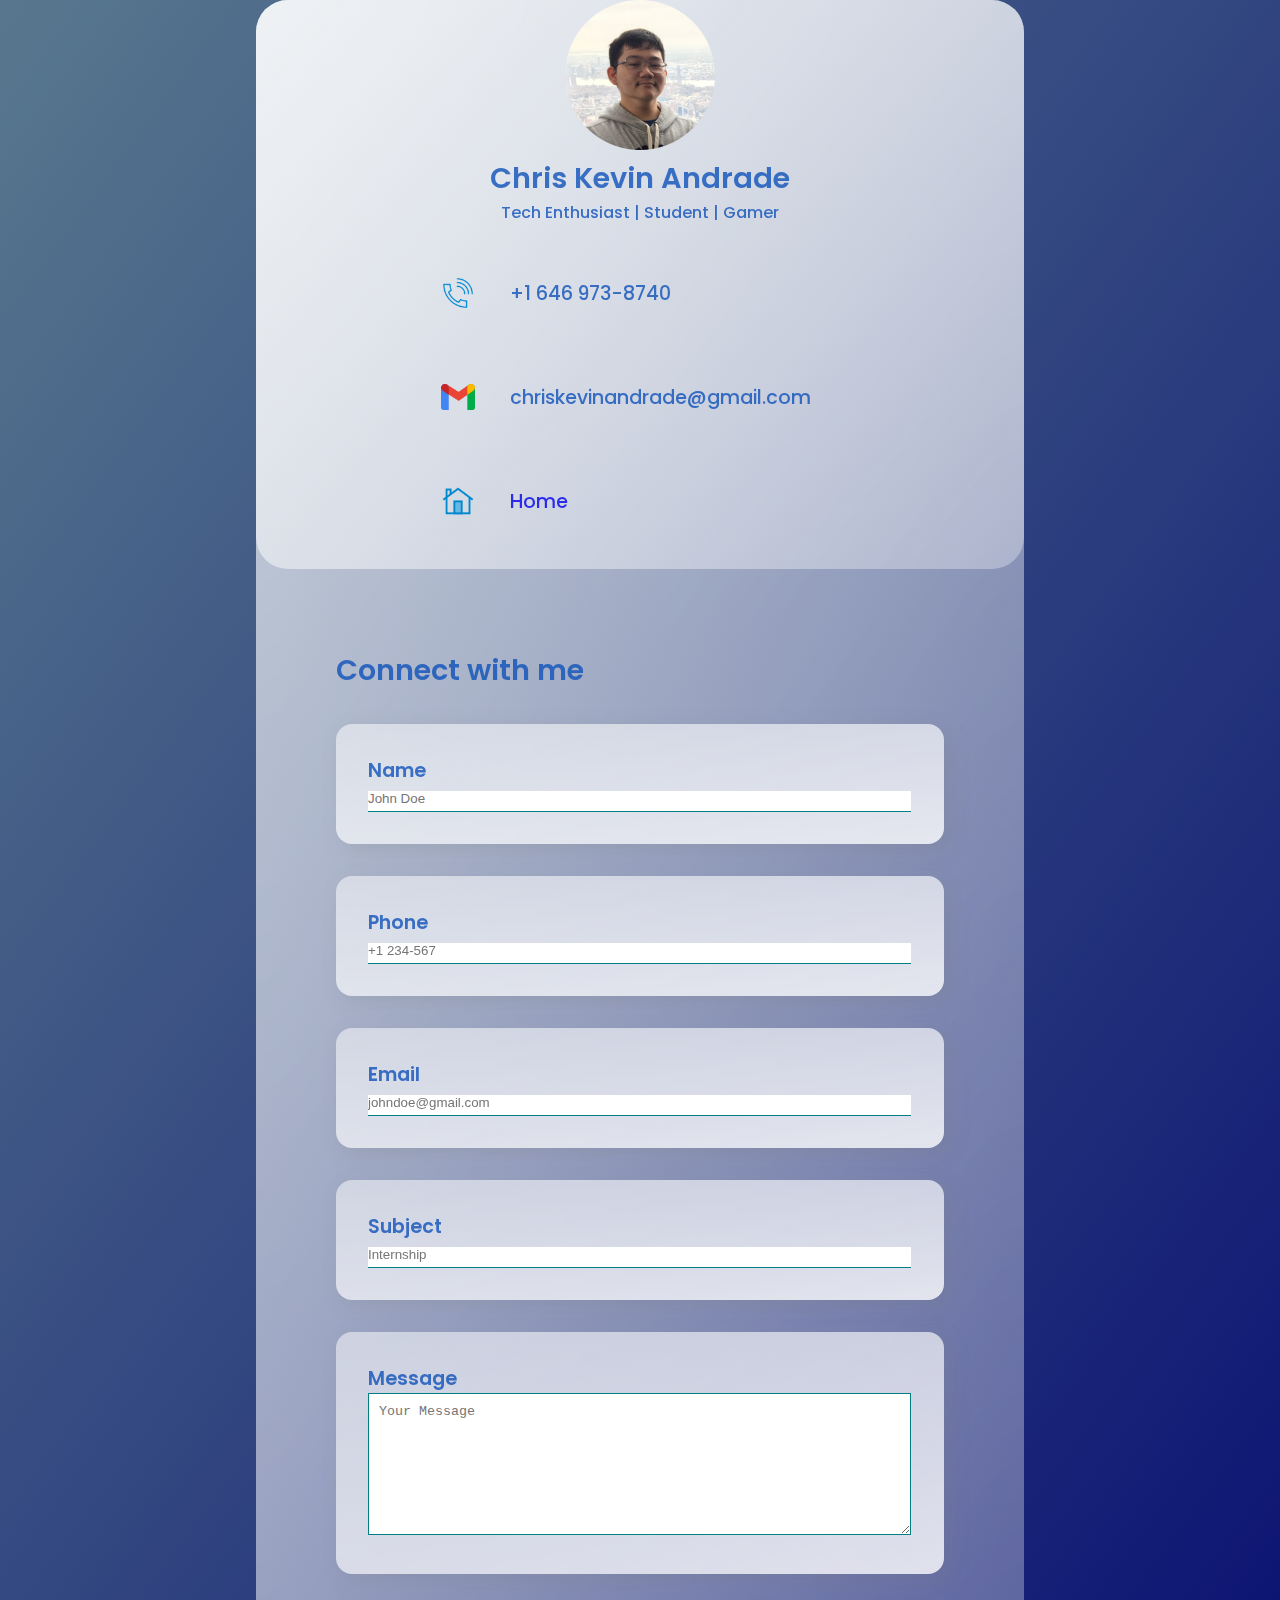
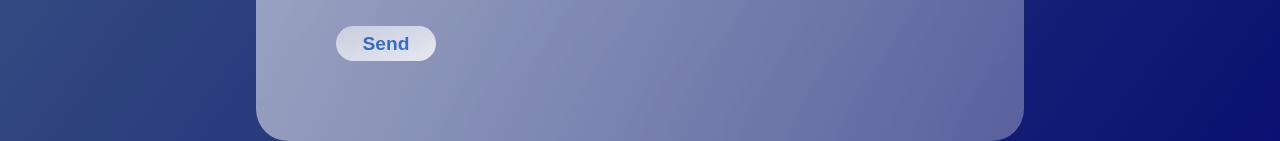
==== contactme.html @ 9dd141eb "Initial commit" ====
<!DOCTYPE html>
<html lang="en">
  <head>
    <meta charset="UTF-8" />
    <meta name="viewport" content="width=device-width, initial-scale=1.0" />
    <title>Chris Andrade</title>
    <link rel="preconnect" href="https://fonts.gstatic.com" />
    <link
      href="https://fonts.googleapis.com/css2?family=Poppins:wght@400;500;700&display=swap"
      rel="stylesheet"-
    />
    <link rel="stylesheet" href="./styles.css" />
  </head>
  <body>
    <main>
      <section class="glass">
        <div class="dashboard">
          <div class="user">
            <img src="./images/Face.png" alt="" />
            <h1>Chris Kevin Andrade</h1>
            <p> Tech Enthusiast | Student | Gamer </p>
          </div>
          <div class="links">
            <div class="link">
              <img src="./images/Phone.png" alt="LinkedIn" />
              <h2>+1 646 973-8740</a></h2>
            </div>
            <div class="link">
              <img src="./images/Gmail.png" alt="" />
              <h2>chriskevinandrade@gmail.com</h2>
            </div>
            <div class="link">
              <img src="./images/Home.png" alt="" />
              <h2><a href="index.html" style="text-decoration: none;">Home</a></h2>
            </div>
          </div>
        </div>
        <div class="info">
          <div class="cards">
            <h1>Connect with me</h1>
            <form>
                <div class="card">
                    <div class="input-group">
                        <h3>Name</h3>
                        <input type="text" placeholder = "John Doe">
                    </div>
                </div>

                <div class="card">
                    <div class="input-group">
                        <h3>Phone</h3>
                        <input type="text" placeholder = "+1 234-567">
                    </div>
                </div>
                
                <div class="card">
                    <div class="input-group">
                        <h3>Email</h3>
                        <input type="email" placeholder = "johndoe@gmail.com">
                    </div>
                </div>

                <div class="card">
                    <div class="input-group">
                        <h3>Subject</h3>
                        <input type="text" placeholder = "Internship">
                    </div>
                </div>

                <div class="card">
                    <div class="input-group">
                        <h3>Message</h3>
                        <textarea rows="8" placeholder="Your Message"></textarea>
                    </div>
                </div>

                <button type="submit"><h3>Send</h3></button>
            </form>
            </div>
      </section>
    </main>
  </body>
</html>
---- styles.css ----
* {
        margin: 0;
        padding: 0;
        box-sizing: border-box;
    }
    
    h1 {
        color: #0f52ba;
        font-weight: 600;
        font-size: 3rem;
        opacity: 0.8;
    }
    h2,
    p {
        color: #0f52ba;
        font-weight: 500;
        opacity: 0.8;
    }

    a:hover {
        color: teal;
        border-bottom: 1px solid teal
    }
    
    h3 {
        color: #0f52ba;
        font-weight: 600;
        opacity: 0.8;
    }

    h4 {
        color: #0f52ba;
        font-weight: 600;
        font-size: 2rem;
    }

    
    h5 {
        color: #016064;
        font-weight: 600;
        font-size: 2rem;
    }

    h6 {
        color: #ffffff;
        font-weight: 600;
        font-size: 2rem;
    }

    
    main {
        font-family: "Poppins", sans-serif;
        min-height: 100vh;
        background: linear-gradient(
        to left top, 
        #0a1172, 
        #58788e);
        display: flex;
        align-items: center;
        justify-content: center;
    }
    
    .user img {
        height: 250px;
    }

    .glass {
        background: white;
        min-height: 80vh;
        width: 60%;
        background: linear-gradient(
        to right bottom,
        rgba(255, 255, 255, 0.7),
        rgba(255, 255, 255, 0.3)
        );
        border-radius: 2rem;
        z-index: 2;
        backdrop-filter: blur(2rem);
        display: flex;
    }

    .dashboard {
        flex: 1;
        display: flex;
        flex-direction: column;
        align-items: center;
        justify-content: space-evenly;
        text-align: center;
        background: linear-gradient(
        to right bottom,
        rgba(255, 255, 255, 0.7),
        rgba(255, 255, 255, 0.3)
        );
        border-radius: 2rem;
    }

    .links img{
        height: 64px;
    }


    .link {
        display: flex;
        margin: 2rem 0rem;
        padding: 1rem 5rem;
        align-items: center;
    }
    
    .link h2 {
        padding: 0rem 2rem;
    }
    
    .info {
        flex: 2;
    }
    
    .info {
        margin: 5rem;
        display: flex;
        flex-direction: column;
        justify-content: space-evenly;
    }
    
    .card {
        display: flex;
        background: linear-gradient(
        to left top,
        rgba(255, 255, 255, 0.8),
        rgba(255, 255, 255, 0.5)
        );
        border-radius: 1rem;
        margin: 2rem 0rem;
        padding: 2rem;
        box-shadow: 6px 6px 20px rgba(122, 122, 122, 0.212);
        justify-content: space-between; 
    }

    .cards img {
        height: 128px;
    }

    .card-info {
        display: flex;
        flex-direction: column;
        justify-content: space-between;
    }

    .input-group {
        flex-basis: 45%;
    }

    input {
        width: 222%;
        border: none;
        border-bottom: 1px solid teal;
        outline: none;
        padding-bottom: 5px
    }

    textarea {
        width: 222%;
        border: 1px solid teal;
        outline: none;
        padding: 10px;
        box-sizing: border-box;
    }
    
    button {
        color: #0f52ba;
        background: linear-gradient(
        to left top,
        rgba(255, 255, 255, 0.8),
        rgba(255, 255, 255, 0.5)
        );
        width: 100px;
        border: none;
        outline: none;
        height: 35px;
        border-radius: 30px;
        margin-top: 20px ;
    }


    @media screen and (max-width:1920px){
    
        .cards img{
            height: 102px;
        }

        .links img{
            height: 58px;
        }

        h1 {
            font-size: 2.4rem;
        }

        h2,h3,h4,h5,h6 {
            font-size: 1.6rem;
        }

        .user img {
            height: 200px;
        }
        
    }

    @media screen and (max-width:1280px){

        .glass {
            flex-direction: column;
        }
    
        .cards img{
            height: 76px;
        }

        .links img{
            height: 40px;
        }

        h1 {
            font-size: 1.8rem;
        }

        h2,h3,h4,h5,h6 {
            font-size: 1.2rem;
        }

        .user img {
            height: 150px;
        }
        
    }


    @media screen and (max-width:720px){

        .glass {
            flex-direction: column;
        }
    
        .cards img{
            height: 50px;
        }

        .links img{
            height: 34px;
        }

        h1 {
            font-size: 1.2rem;
        }

        h2,h3,h4,h5,h6 {
            font-size: 1rem;
        }

        .user img {
            height: 100px;
        }
        
    }
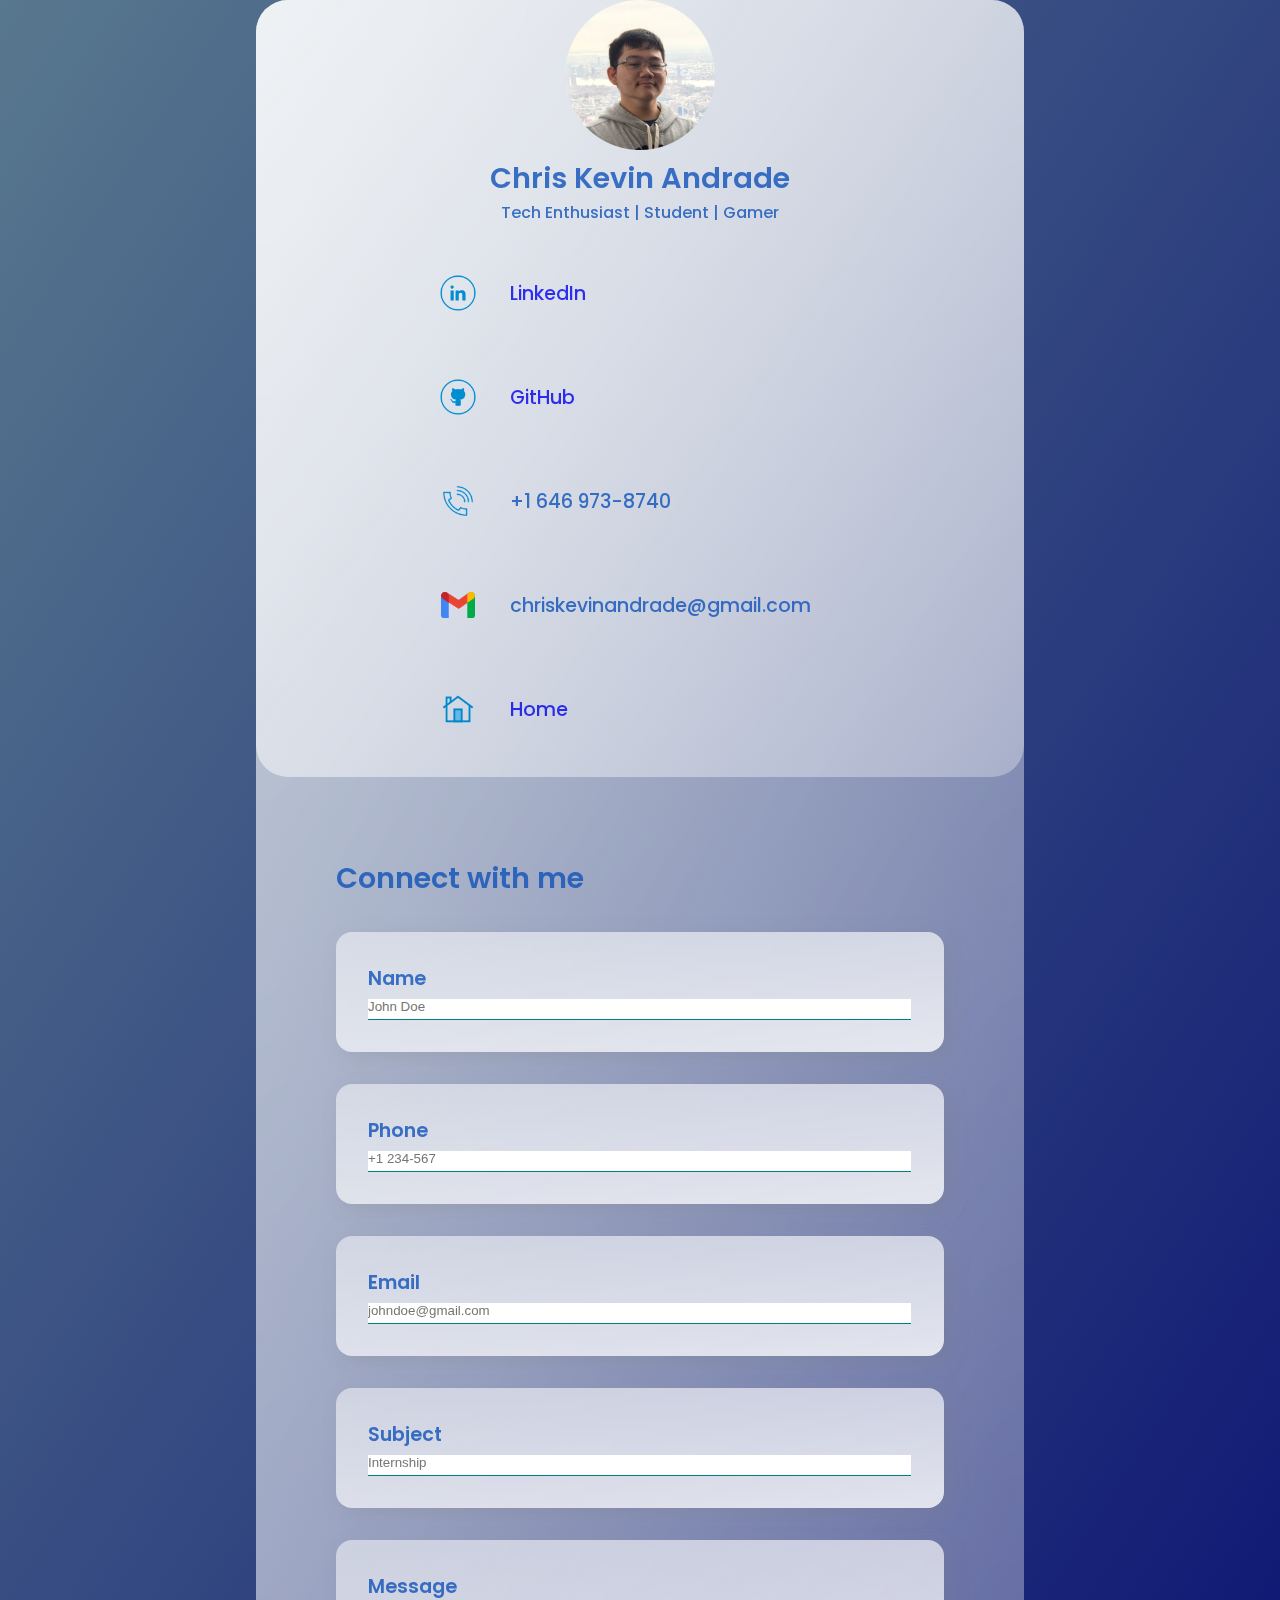
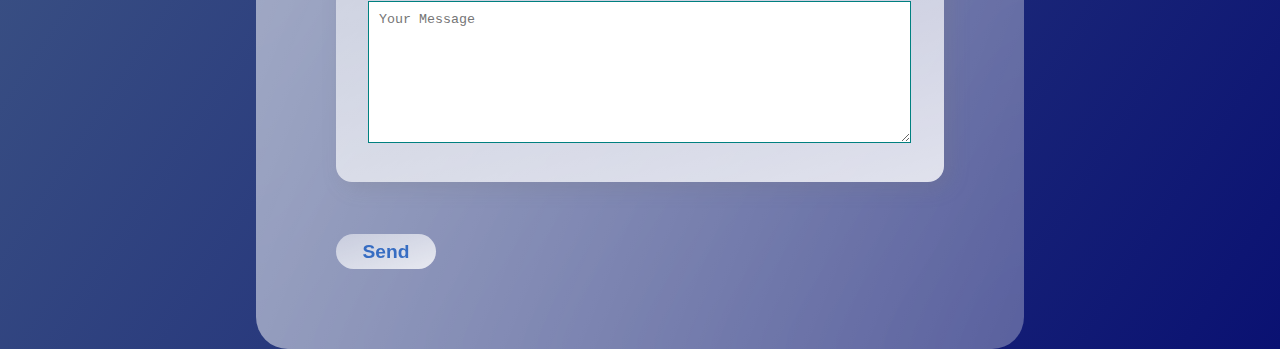
==== commit 3dfdf507: "Update contactme.html" ====
--- a/contactme.html
+++ b/contactme.html
@@ -22,7 +22,15 @@
           </div>
           <div class="links">
             <div class="link">
-              <img src="./images/Phone.png" alt="LinkedIn" />
+              <img src="./images/LinkedInLogo.png" alt="LinkedIn" />
+              <h2><a href="https://www.linkedin.com/in/chris-kevin-andrade-b12062174/" style="text-decoration: none;" target="_blank">LinkedIn</a></h2>
+            </div>
+            <div class="link">
+              <img src="./images/GitHubLogo.png" alt="GitHub" />
+              <h2><a href="https://github.com/ChrisAndrade2020" style="text-decoration: none;" target="_blank">GitHub</a></h2>
+            </div>
+            <div class="link">
+              <img src="./images/Phone.png" alt="" />
               <h2>+1 646 973-8740</a></h2>
             </div>
             <div class="link">
@@ -73,7 +81,6 @@
                         <textarea rows="8" placeholder="Your Message"></textarea>
                     </div>
                 </div>
-
                 <button type="submit"><h3>Send</h3></button>
             </form>
             </div>
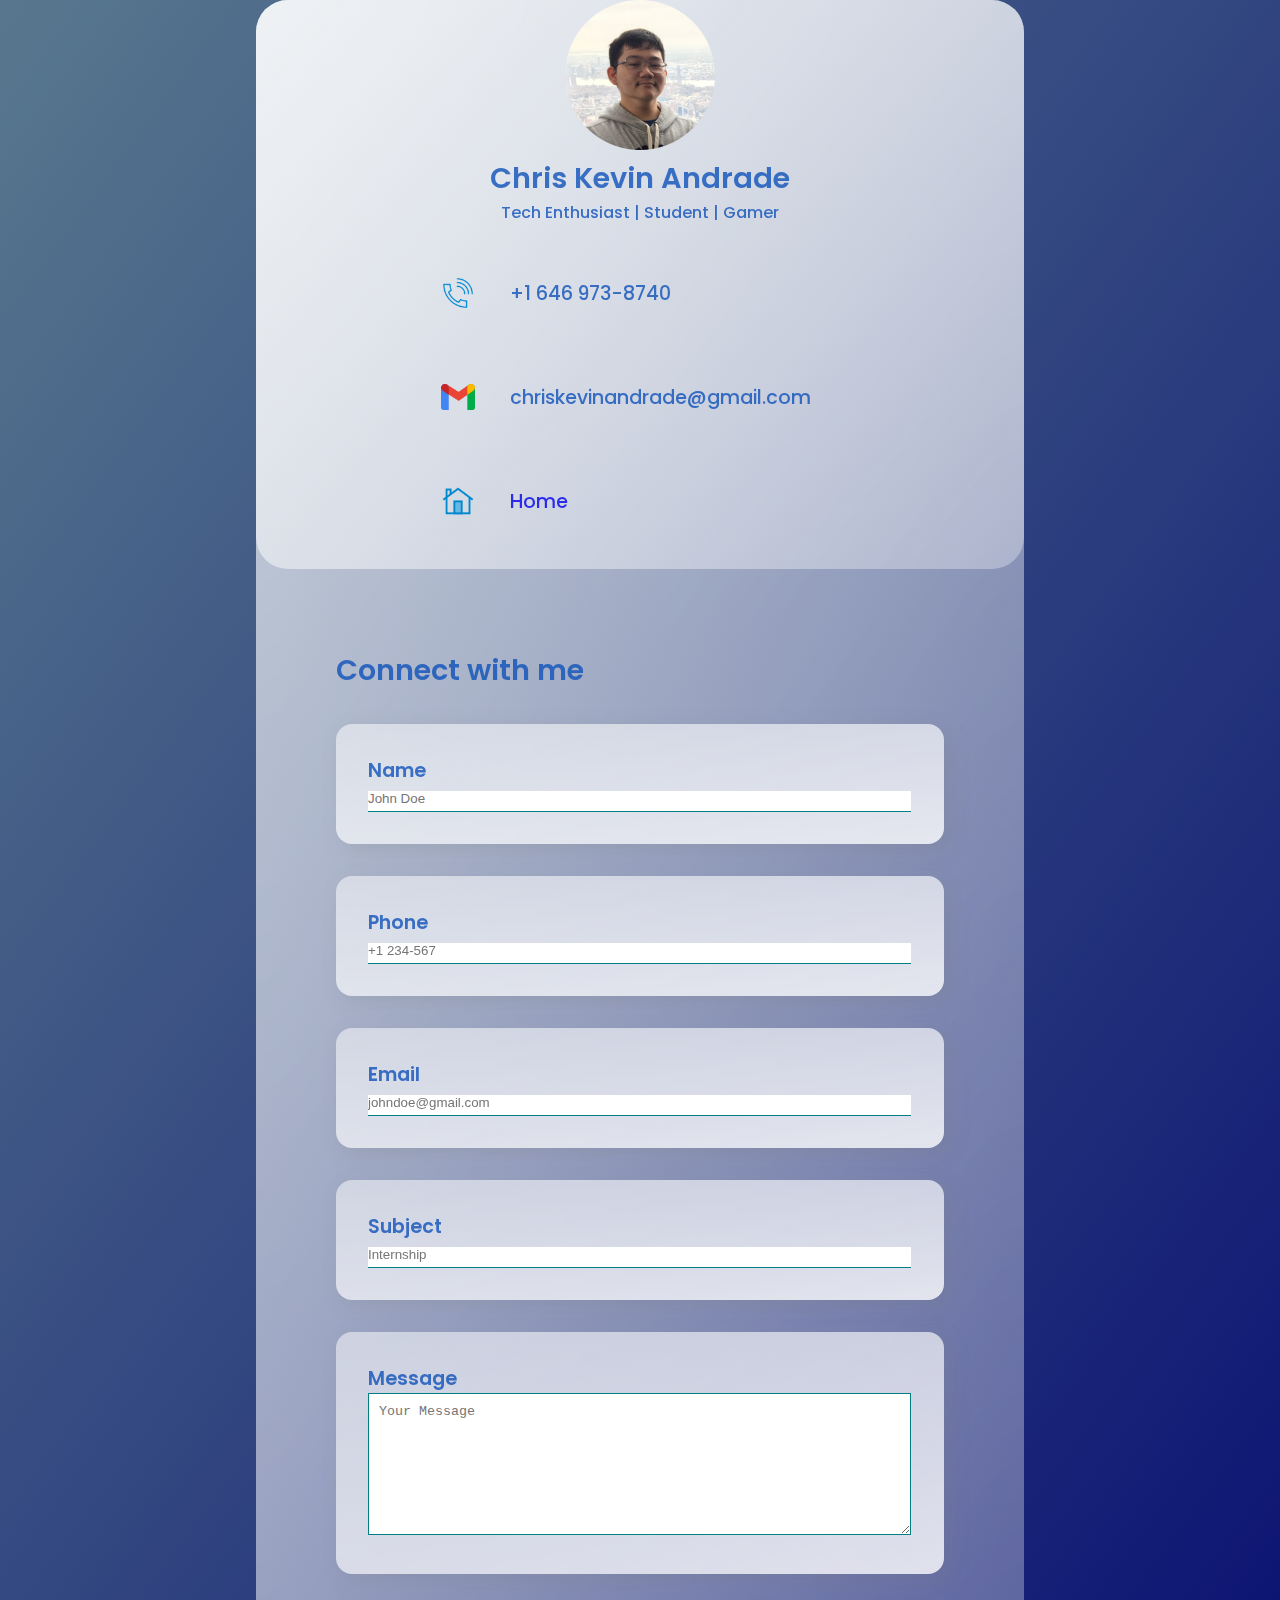
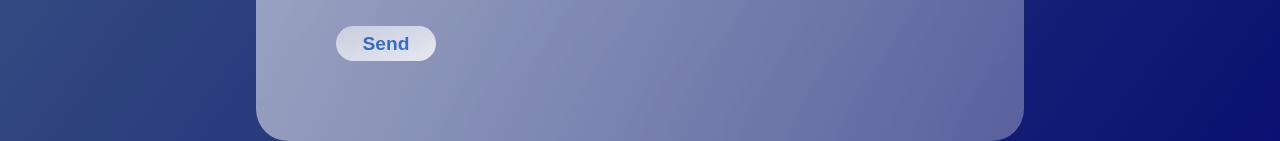
==== commit 360bd7d3: "Update contactme.html" ====
--- a/contactme.html
+++ b/contactme.html
@@ -21,14 +21,6 @@
             <p> Tech Enthusiast | Student | Gamer </p>
           </div>
           <div class="links">
-            <div class="link">
-              <img src="./images/LinkedInLogo.png" alt="LinkedIn" />
-              <h2><a href="https://www.linkedin.com/in/chris-kevin-andrade-b12062174/" style="text-decoration: none;" target="_blank">LinkedIn</a></h2>
-            </div>
-            <div class="link">
-              <img src="./images/GitHubLogo.png" alt="GitHub" />
-              <h2><a href="https://github.com/ChrisAndrade2020" style="text-decoration: none;" target="_blank">GitHub</a></h2>
-            </div>
             <div class="link">
               <img src="./images/Phone.png" alt="" />
               <h2>+1 646 973-8740</a></h2>
